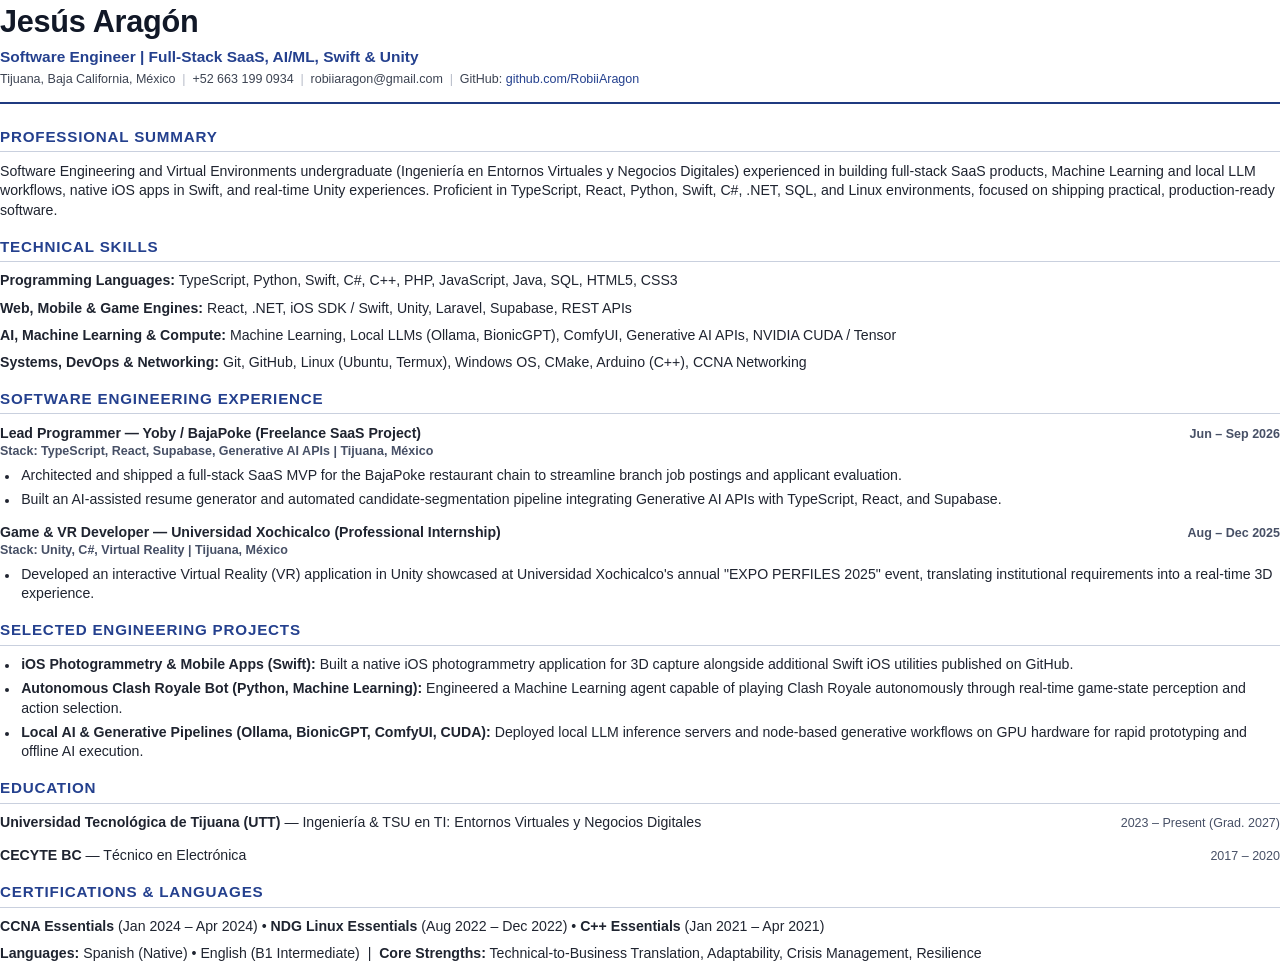
==== resume.html @ c219c11c "Update CV: add phone, set Yoby (Jun–Sep 2026) and Xochicalco (Aug–Dec 2025) dates Adds resume.html a" ====
<!doctype html>
<html lang="en">
<head>
<meta charset="utf-8">
<title>Jesús Aragón — Software Engineering Resume</title>
<style>
  @page {
    size: A4;
    margin: 14mm 16mm 13mm 16mm;
    @bottom-left { content: "Jesús Aragón — Software Engineering Resume"; font: 9pt "Helvetica Neue", Helvetica, Arial, sans-serif; color: #4b5d8a; vertical-align: top; padding-top: 4mm; }
    @bottom-right { content: "Page " counter(page) " of " counter(pages); font: 9pt "Helvetica Neue", Helvetica, Arial, sans-serif; color: #4b5d8a; vertical-align: top; padding-top: 4mm; }
  }
  * { box-sizing: border-box; }
  body { margin: 0; font-family: "Helvetica Neue", Helvetica, Arial, sans-serif; font-size: 10.6pt; line-height: 1.38; color: #1f2430; }
  h1 { font-size: 23pt; margin: 0 0 1mm; color: #111827; font-weight: 700; letter-spacing: -0.2pt; }
  .role { color: #24408e; font-weight: 700; font-size: 11.6pt; margin: 0 0 1mm; }
  .contact { white-space: nowrap; font-size: 9.4pt; color: #3c4352; padding-bottom: 3.6mm; border-bottom: 2.2pt solid #1f3a80; margin-bottom: 6mm; }
  .contact .sep { color: #b4bac6; margin: 0 1.8mm; }
  .contact a { color: #24408e; text-decoration: none; }
  h2 { color: #24408e; font-size: 11.4pt; letter-spacing: 0.6pt; margin: 4.4mm 0 2.4mm; padding-bottom: 1mm; border-bottom: 0.8pt solid #c9d0de; text-transform: uppercase; }
  h2:first-of-type { margin-top: 0; }
  p { margin: 0 0 2mm; }
  .entry { break-inside: avoid; margin-bottom: 3.6mm; }
  .head { display: flex; justify-content: space-between; align-items: baseline; gap: 6mm; }
  .head b { font-size: 10.6pt; }
  .date { font-weight: 700; color: #475066; font-size: 9.4pt; white-space: nowrap; }
  .date.light { font-weight: 400; }
  .stack { font-weight: 700; color: #475066; font-size: 9.4pt; margin-bottom: 1.4mm; }
  ul { margin: 0; padding-left: 5mm; }
  li { margin-bottom: 1.2mm; padding-left: 0.6mm; }
  li::marker { font-size: 9pt; }
  h2 { break-after: avoid; }
</style>
</head>
<body>
  <h1>Jesús Aragón</h1>
  <p class="role">Software Engineer | Full-Stack SaaS, AI/ML, Swift &amp; Unity</p>
  <div class="contact">Tijuana, Baja California, México<span class="sep">|</span>+52 663 199 0934<span class="sep">|</span>robiiaragon@gmail.com<span class="sep">|</span>GitHub: <a href="https://github.com/RobiiAragon">github.com/RobiiAragon</a></div>

  <h2>Professional Summary</h2>
  <p>Software Engineering and Virtual Environments undergraduate (Ingeniería en Entornos Virtuales y Negocios Digitales) experienced in building full-stack SaaS products, Machine Learning and local LLM workflows, native iOS apps in Swift, and real-time Unity experiences. Proficient in TypeScript, React, Python, Swift, C#, .NET, SQL, and Linux environments, focused on shipping practical, production-ready software.</p>

  <h2>Technical Skills</h2>
  <p><b>Programming Languages:</b> TypeScript, Python, Swift, C#, C++, PHP, JavaScript, Java, SQL, HTML5, CSS3</p>
  <p><b>Web, Mobile &amp; Game Engines:</b> React, .NET, iOS SDK / Swift, Unity, Laravel, Supabase, REST APIs</p>
  <p><b>AI, Machine Learning &amp; Compute:</b> Machine Learning, Local LLMs (Ollama, BionicGPT), ComfyUI, Generative AI APIs, NVIDIA CUDA / Tensor</p>
  <p><b>Systems, DevOps &amp; Networking:</b> Git, GitHub, Linux (Ubuntu, Termux), Windows OS, CMake, Arduino (C++), CCNA Networking</p>

  <h2>Software Engineering Experience</h2>
  <div class="entry">
    <div class="head"><b>Lead Programmer — Yoby / BajaPoke (Freelance SaaS Project)</b><span class="date">Jun – Sep 2026</span></div>
    <div class="stack">Stack: TypeScript, React, Supabase, Generative AI APIs | Tijuana, México</div>
    <ul>
      <li>Architected and shipped a full-stack SaaS MVP for the BajaPoke restaurant chain to streamline branch job postings and applicant evaluation.</li>
      <li>Built an AI-assisted resume generator and automated candidate-segmentation pipeline integrating Generative AI APIs with TypeScript, React, and Supabase.</li>
    </ul>
  </div>
  <div class="entry">
    <div class="head"><b>Game &amp; VR Developer — Universidad Xochicalco (Professional Internship)</b><span class="date">Aug – Dec 2025</span></div>
    <div class="stack">Stack: Unity, C#, Virtual Reality | Tijuana, México</div>
    <ul>
      <li>Developed an interactive Virtual Reality (VR) application in Unity showcased at Universidad Xochicalco's annual "EXPO PERFILES 2025" event, translating institutional requirements into a real-time 3D experience.</li>
    </ul>
  </div>

  <h2>Selected Engineering Projects</h2>
  <ul>
    <li><b>iOS Photogrammetry &amp; Mobile Apps (Swift):</b> Built a native iOS photogrammetry application for 3D capture alongside additional Swift iOS utilities published on GitHub.</li>
    <li><b>Autonomous Clash Royale Bot (Python, Machine Learning):</b> Engineered a Machine Learning agent capable of playing Clash Royale autonomously through real-time game-state perception and action selection.</li>
    <li><b>Local AI &amp; Generative Pipelines (Ollama, BionicGPT, ComfyUI, CUDA):</b> Deployed local LLM inference servers and node-based generative workflows on GPU hardware for rapid prototyping and offline AI execution.</li>
  </ul>

  <h2 class="edu">Education</h2>
  <div class="entry">
    <div class="head"><span><b>Universidad Tecnológica de Tijuana (UTT)</b> — Ingeniería &amp; TSU en TI: Entornos Virtuales y Negocios Digitales</span><span class="date light">2023 – Present (Grad. 2027)</span></div>
  </div>
  <div class="entry">
    <div class="head"><span><b>CECYTE BC</b> — Técnico en Electrónica</span><span class="date light">2017 – 2020</span></div>
  </div>

  <h2>Certifications &amp; Languages</h2>
  <p><b>CCNA Essentials</b> (Jan 2024 – Apr 2024) • <b>NDG Linux Essentials</b> (Aug 2022 – Dec 2022) • <b>C++ Essentials</b> (Jan 2021 – Apr 2021)</p>
  <p><b>Languages:</b> Spanish (Native) • English (B1 Intermediate)&nbsp; | &nbsp;<b>Core Strengths:</b> Technical-to-Business Translation, Adaptability, Crisis Management, Resilience</p>
</body>
</html>
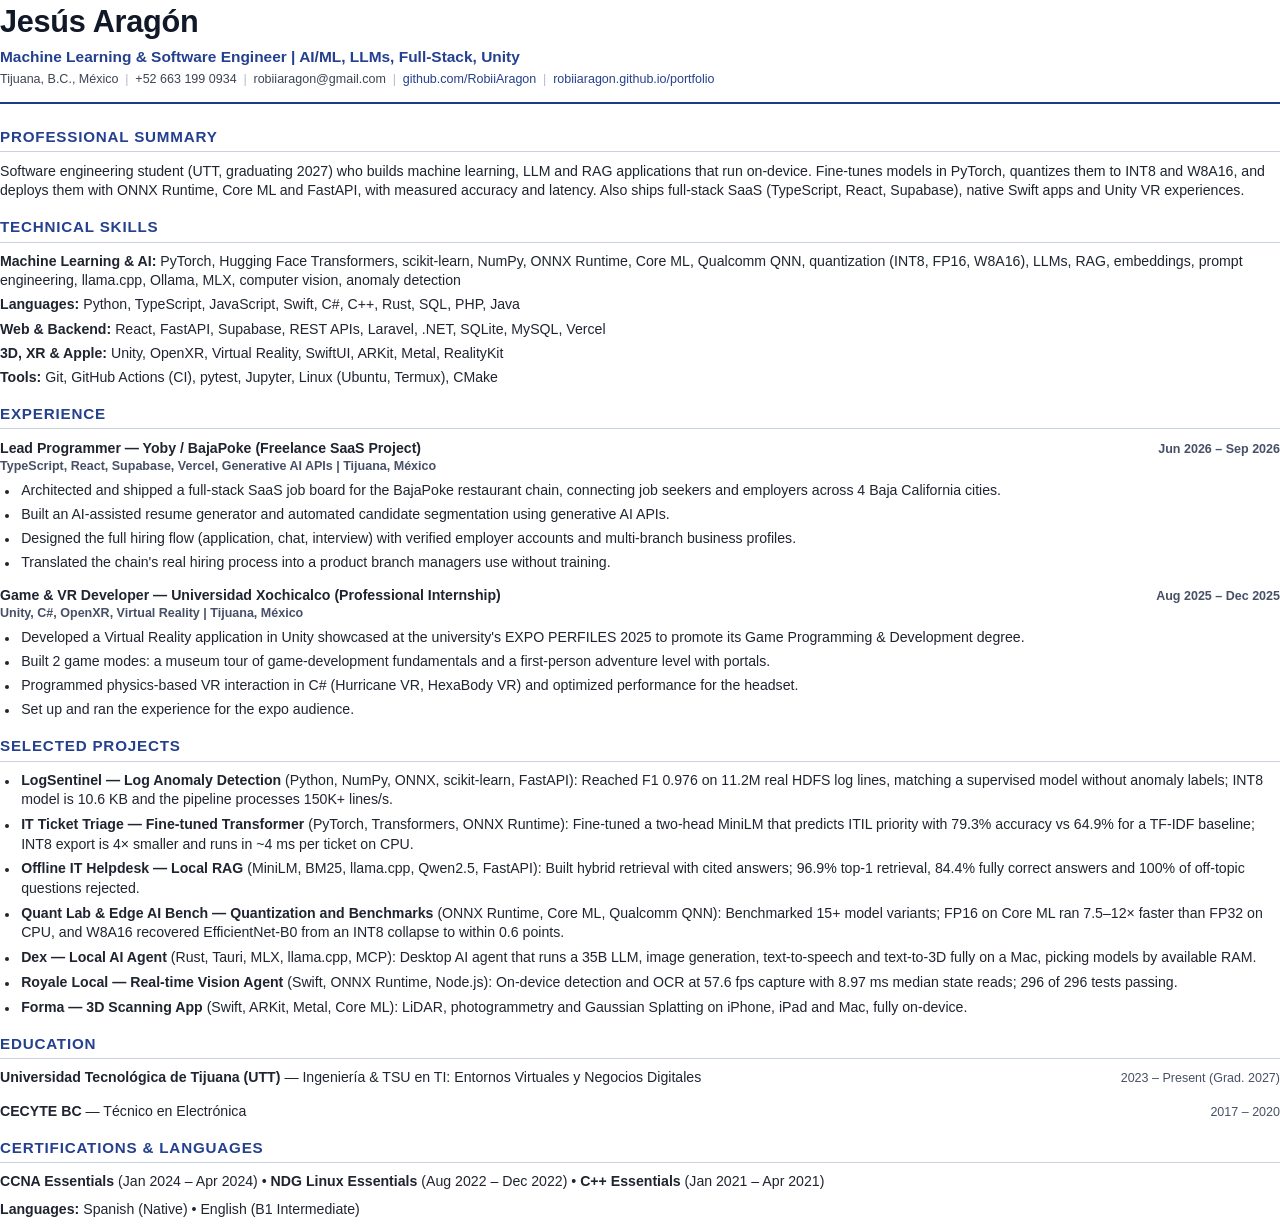
==== commit 1efcd15a: "Rework CV for ATS: ML-focused title and summary, bulleted roles, quantified projects" ====
--- a/resume.html
+++ b/resume.html
@@ -30,47 +30,61 @@
   li { margin-bottom: 1.2mm; padding-left: 0.6mm; }
   li::marker { font-size: 9pt; }
   h2 { break-after: avoid; }
+  .proj li { margin-bottom: 1.4mm; }
+  .skills p { margin-bottom: 1.2mm; }
 </style>
 </head>
 <body>
   <h1>Jesús Aragón</h1>
-  <p class="role">Software Engineer | Full-Stack SaaS, AI/ML, Swift &amp; Unity</p>
-  <div class="contact">Tijuana, Baja California, México<span class="sep">|</span>+52 663 199 0934<span class="sep">|</span>robiiaragon@gmail.com<span class="sep">|</span>GitHub: <a href="https://github.com/RobiiAragon">github.com/RobiiAragon</a></div>
+  <p class="role">Machine Learning &amp; Software Engineer | AI/ML, LLMs, Full-Stack, Unity</p>
+  <div class="contact">Tijuana, B.C., México<span class="sep">|</span>+52 663 199 0934<span class="sep">|</span>robiiaragon@gmail.com<span class="sep">|</span><a href="https://github.com/RobiiAragon">github.com/RobiiAragon</a><span class="sep">|</span><a href="https://robiiaragon.github.io/portfolio/">robiiaragon.github.io/portfolio</a></div>
 
   <h2>Professional Summary</h2>
-  <p>Software Engineering and Virtual Environments undergraduate (Ingeniería en Entornos Virtuales y Negocios Digitales) experienced in building full-stack SaaS products, Machine Learning and local LLM workflows, native iOS apps in Swift, and real-time Unity experiences. Proficient in TypeScript, React, Python, Swift, C#, .NET, SQL, and Linux environments, focused on shipping practical, production-ready software.</p>
+  <p>Software engineering student (UTT, graduating 2027) who builds machine learning, LLM and RAG applications that run on-device. Fine-tunes models in PyTorch, quantizes them to INT8 and W8A16, and deploys them with ONNX Runtime, Core ML and FastAPI, with measured accuracy and latency. Also ships full-stack SaaS (TypeScript, React, Supabase), native Swift apps and Unity VR experiences.</p>
 
   <h2>Technical Skills</h2>
-  <p><b>Programming Languages:</b> TypeScript, Python, Swift, C#, C++, PHP, JavaScript, Java, SQL, HTML5, CSS3</p>
-  <p><b>Web, Mobile &amp; Game Engines:</b> React, .NET, iOS SDK / Swift, Unity, Laravel, Supabase, REST APIs</p>
-  <p><b>AI, Machine Learning &amp; Compute:</b> Machine Learning, Local LLMs (Ollama, BionicGPT), ComfyUI, Generative AI APIs, NVIDIA CUDA / Tensor</p>
-  <p><b>Systems, DevOps &amp; Networking:</b> Git, GitHub, Linux (Ubuntu, Termux), Windows OS, CMake, Arduino (C++), CCNA Networking</p>
+  <div class="skills">
+  <p><b>Machine Learning &amp; AI:</b> PyTorch, Hugging Face Transformers, scikit-learn, NumPy, ONNX Runtime, Core ML, Qualcomm QNN, quantization (INT8, FP16, W8A16), LLMs, RAG, embeddings, prompt engineering, llama.cpp, Ollama, MLX, computer vision, anomaly detection</p>
+  <p><b>Languages:</b> Python, TypeScript, JavaScript, Swift, C#, C++, Rust, SQL, PHP, Java</p>
+  <p><b>Web &amp; Backend:</b> React, FastAPI, Supabase, REST APIs, Laravel, .NET, SQLite, MySQL, Vercel</p>
+  <p><b>3D, XR &amp; Apple:</b> Unity, OpenXR, Virtual Reality, SwiftUI, ARKit, Metal, RealityKit</p>
+  <p><b>Tools:</b> Git, GitHub Actions (CI), pytest, Jupyter, Linux (Ubuntu, Termux), CMake</p>
+  </div>
 
-  <h2>Software Engineering Experience</h2>
+  <h2>Experience</h2>
   <div class="entry">
-    <div class="head"><b>Lead Programmer — Yoby / BajaPoke (Freelance SaaS Project)</b><span class="date">Jun – Sep 2026</span></div>
-    <div class="stack">Stack: TypeScript, React, Supabase, Generative AI APIs | Tijuana, México</div>
+    <div class="head"><b>Lead Programmer — Yoby / BajaPoke (Freelance SaaS Project)</b><span class="date">Jun 2026 – Sep 2026</span></div>
+    <div class="stack">TypeScript, React, Supabase, Vercel, Generative AI APIs | Tijuana, México</div>
     <ul>
-      <li>Architected and shipped a full-stack SaaS MVP for the BajaPoke restaurant chain to streamline branch job postings and applicant evaluation.</li>
-      <li>Built an AI-assisted resume generator and automated candidate-segmentation pipeline integrating Generative AI APIs with TypeScript, React, and Supabase.</li>
+      <li>Architected and shipped a full-stack SaaS job board for the BajaPoke restaurant chain, connecting job seekers and employers across 4 Baja California cities.</li>
+      <li>Built an AI-assisted resume generator and automated candidate segmentation using generative AI APIs.</li>
+      <li>Designed the full hiring flow (application, chat, interview) with verified employer accounts and multi-branch business profiles.</li>
+      <li>Translated the chain's real hiring process into a product branch managers use without training.</li>
     </ul>
   </div>
   <div class="entry">
-    <div class="head"><b>Game &amp; VR Developer — Universidad Xochicalco (Professional Internship)</b><span class="date">Aug – Dec 2025</span></div>
-    <div class="stack">Stack: Unity, C#, Virtual Reality | Tijuana, México</div>
+    <div class="head"><b>Game &amp; VR Developer — Universidad Xochicalco (Professional Internship)</b><span class="date">Aug 2025 – Dec 2025</span></div>
+    <div class="stack">Unity, C#, OpenXR, Virtual Reality | Tijuana, México</div>
     <ul>
-      <li>Developed an interactive Virtual Reality (VR) application in Unity showcased at Universidad Xochicalco's annual "EXPO PERFILES 2025" event, translating institutional requirements into a real-time 3D experience.</li>
+      <li>Developed a Virtual Reality application in Unity showcased at the university's EXPO PERFILES 2025 to promote its Game Programming &amp; Development degree.</li>
+      <li>Built 2 game modes: a museum tour of game-development fundamentals and a first-person adventure level with portals.</li>
+      <li>Programmed physics-based VR interaction in C# (Hurricane VR, HexaBody VR) and optimized performance for the headset.</li>
+      <li>Set up and ran the experience for the expo audience.</li>
     </ul>
   </div>
 
-  <h2>Selected Engineering Projects</h2>
-  <ul>
-    <li><b>iOS Photogrammetry &amp; Mobile Apps (Swift):</b> Built a native iOS photogrammetry application for 3D capture alongside additional Swift iOS utilities published on GitHub.</li>
-    <li><b>Autonomous Clash Royale Bot (Python, Machine Learning):</b> Engineered a Machine Learning agent capable of playing Clash Royale autonomously through real-time game-state perception and action selection.</li>
-    <li><b>Local AI &amp; Generative Pipelines (Ollama, BionicGPT, ComfyUI, CUDA):</b> Deployed local LLM inference servers and node-based generative workflows on GPU hardware for rapid prototyping and offline AI execution.</li>
+  <h2>Selected Projects</h2>
+  <ul class="proj">
+    <li><b>LogSentinel — Log Anomaly Detection</b> (Python, NumPy, ONNX, scikit-learn, FastAPI): Reached F1 0.976 on 11.2M real HDFS log lines, matching a supervised model without anomaly labels; INT8 model is 10.6 KB and the pipeline processes 150K+ lines/s.</li>
+    <li><b>IT Ticket Triage — Fine-tuned Transformer</b> (PyTorch, Transformers, ONNX Runtime): Fine-tuned a two-head MiniLM that predicts ITIL priority with 79.3% accuracy vs 64.9% for a TF-IDF baseline; INT8 export is 4× smaller and runs in ~4 ms per ticket on CPU.</li>
+    <li><b>Offline IT Helpdesk — Local RAG</b> (MiniLM, BM25, llama.cpp, Qwen2.5, FastAPI): Built hybrid retrieval with cited answers; 96.9% top-1 retrieval, 84.4% fully correct answers and 100% of off-topic questions rejected.</li>
+    <li><b>Quant Lab &amp; Edge AI Bench — Quantization and Benchmarks</b> (ONNX Runtime, Core ML, Qualcomm QNN): Benchmarked 15+ model variants; FP16 on Core ML ran 7.5–12× faster than FP32 on CPU, and W8A16 recovered EfficientNet-B0 from an INT8 collapse to within 0.6 points.</li>
+    <li><b>Dex — Local AI Agent</b> (Rust, Tauri, MLX, llama.cpp, MCP): Desktop AI agent that runs a 35B LLM, image generation, text-to-speech and text-to-3D fully on a Mac, picking models by available RAM.</li>
+    <li><b>Royale Local — Real-time Vision Agent</b> (Swift, ONNX Runtime, Node.js): On-device detection and OCR at 57.6 fps capture with 8.97 ms median state reads; 296 of 296 tests passing.</li>
+    <li><b>Forma — 3D Scanning App</b> (Swift, ARKit, Metal, Core ML): LiDAR, photogrammetry and Gaussian Splatting on iPhone, iPad and Mac, fully on-device.</li>
   </ul>
 
-  <h2 class="edu">Education</h2>
+  <h2>Education</h2>
   <div class="entry">
     <div class="head"><span><b>Universidad Tecnológica de Tijuana (UTT)</b> — Ingeniería &amp; TSU en TI: Entornos Virtuales y Negocios Digitales</span><span class="date light">2023 – Present (Grad. 2027)</span></div>
   </div>
@@ -80,6 +94,6 @@
 
   <h2>Certifications &amp; Languages</h2>
   <p><b>CCNA Essentials</b> (Jan 2024 – Apr 2024) • <b>NDG Linux Essentials</b> (Aug 2022 – Dec 2022) • <b>C++ Essentials</b> (Jan 2021 – Apr 2021)</p>
-  <p><b>Languages:</b> Spanish (Native) • English (B1 Intermediate)&nbsp; | &nbsp;<b>Core Strengths:</b> Technical-to-Business Translation, Adaptability, Crisis Management, Resilience</p>
+  <p><b>Languages:</b> Spanish (Native) • English (B1 Intermediate)</p>
 </body>
 </html>
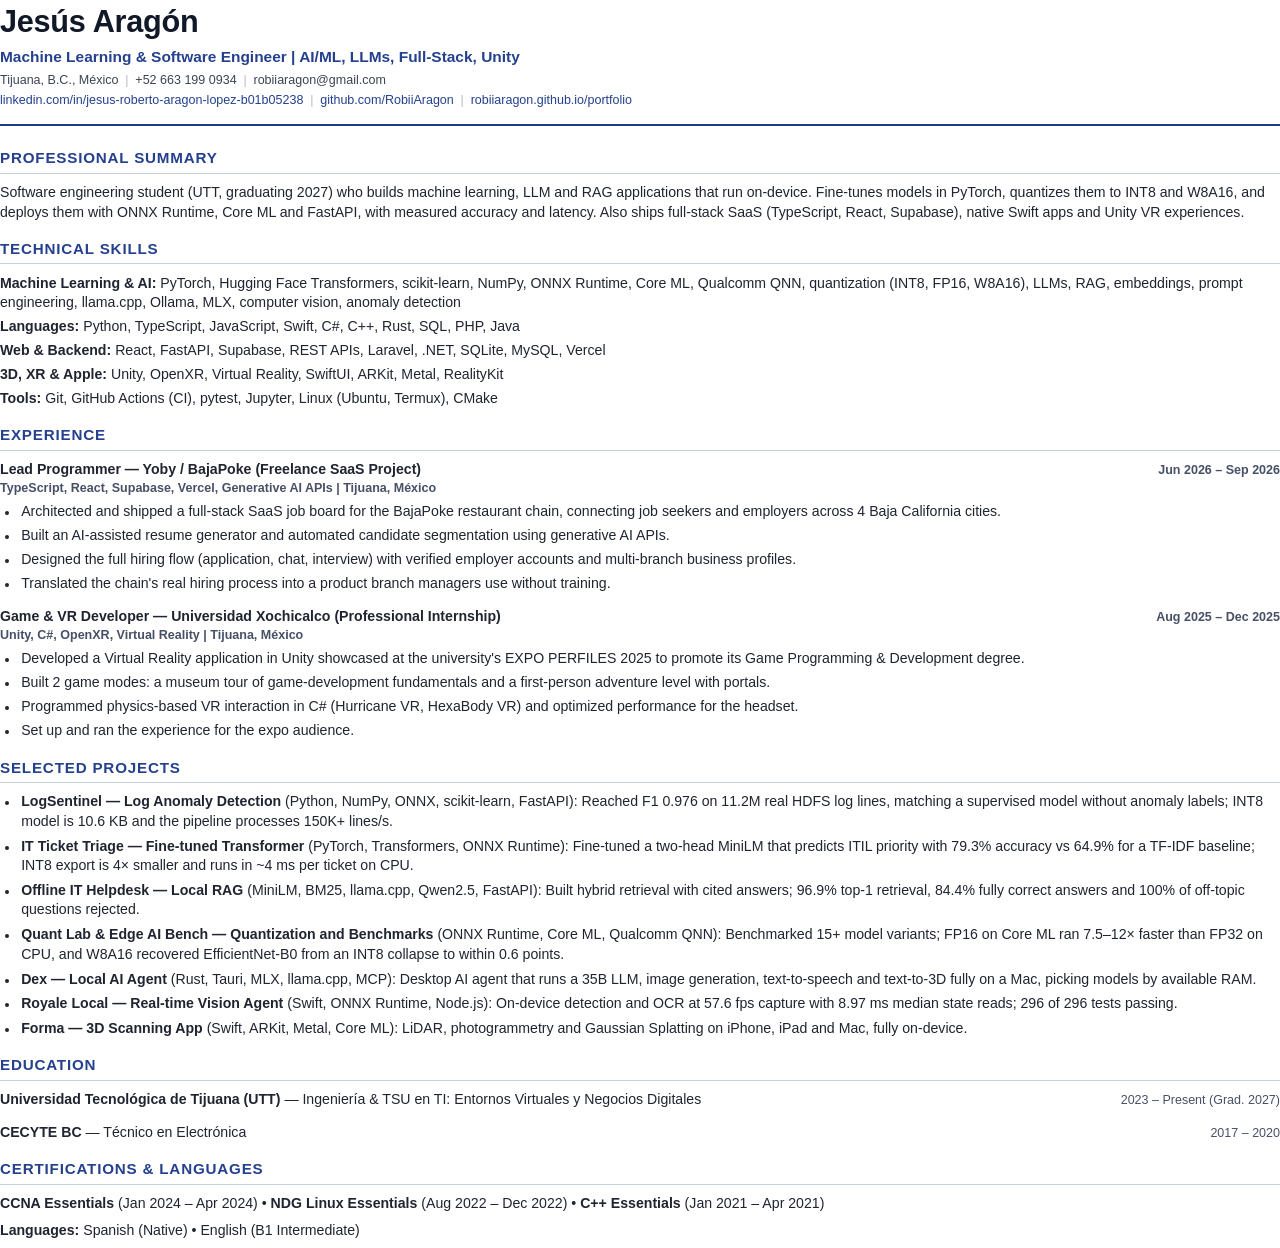
==== commit 0d54986d: "CV: add LinkedIn to the header and keep project bullets on one page" ====
--- a/resume.html
+++ b/resume.html
@@ -14,7 +14,7 @@
   body { margin: 0; font-family: "Helvetica Neue", Helvetica, Arial, sans-serif; font-size: 10.6pt; line-height: 1.38; color: #1f2430; }
   h1 { font-size: 23pt; margin: 0 0 1mm; color: #111827; font-weight: 700; letter-spacing: -0.2pt; }
   .role { color: #24408e; font-weight: 700; font-size: 11.6pt; margin: 0 0 1mm; }
-  .contact { white-space: nowrap; font-size: 9.4pt; color: #3c4352; padding-bottom: 3.6mm; border-bottom: 2.2pt solid #1f3a80; margin-bottom: 6mm; }
+  .contact { white-space: nowrap; font-size: 9.4pt; line-height: 1.55; color: #3c4352; padding-bottom: 3.6mm; border-bottom: 2.2pt solid #1f3a80; margin-bottom: 6mm; }
   .contact .sep { color: #b4bac6; margin: 0 1.8mm; }
   .contact a { color: #24408e; text-decoration: none; }
   h2 { color: #24408e; font-size: 11.4pt; letter-spacing: 0.6pt; margin: 4.4mm 0 2.4mm; padding-bottom: 1mm; border-bottom: 0.8pt solid #c9d0de; text-transform: uppercase; }
@@ -30,14 +30,14 @@
   li { margin-bottom: 1.2mm; padding-left: 0.6mm; }
   li::marker { font-size: 9pt; }
   h2 { break-after: avoid; }
-  .proj li { margin-bottom: 1.4mm; }
+  .proj li { margin-bottom: 1.4mm; break-inside: avoid; }
   .skills p { margin-bottom: 1.2mm; }
 </style>
 </head>
 <body>
   <h1>Jesús Aragón</h1>
   <p class="role">Machine Learning &amp; Software Engineer | AI/ML, LLMs, Full-Stack, Unity</p>
-  <div class="contact">Tijuana, B.C., México<span class="sep">|</span>+52 663 199 0934<span class="sep">|</span>robiiaragon@gmail.com<span class="sep">|</span><a href="https://github.com/RobiiAragon">github.com/RobiiAragon</a><span class="sep">|</span><a href="https://robiiaragon.github.io/portfolio/">robiiaragon.github.io/portfolio</a></div>
+  <div class="contact">Tijuana, B.C., México<span class="sep">|</span>+52 663 199 0934<span class="sep">|</span>robiiaragon@gmail.com<br><a href="https://www.linkedin.com/in/jesus-roberto-aragon-lopez-b01b05238/">linkedin.com/in/jesus-roberto-aragon-lopez-b01b05238</a><span class="sep">|</span><a href="https://github.com/RobiiAragon">github.com/RobiiAragon</a><span class="sep">|</span><a href="https://robiiaragon.github.io/portfolio/">robiiaragon.github.io/portfolio</a></div>
 
   <h2>Professional Summary</h2>
   <p>Software engineering student (UTT, graduating 2027) who builds machine learning, LLM and RAG applications that run on-device. Fine-tunes models in PyTorch, quantizes them to INT8 and W8A16, and deploys them with ONNX Runtime, Core ML and FastAPI, with measured accuracy and latency. Also ships full-stack SaaS (TypeScript, React, Supabase), native Swift apps and Unity VR experiences.</p>
